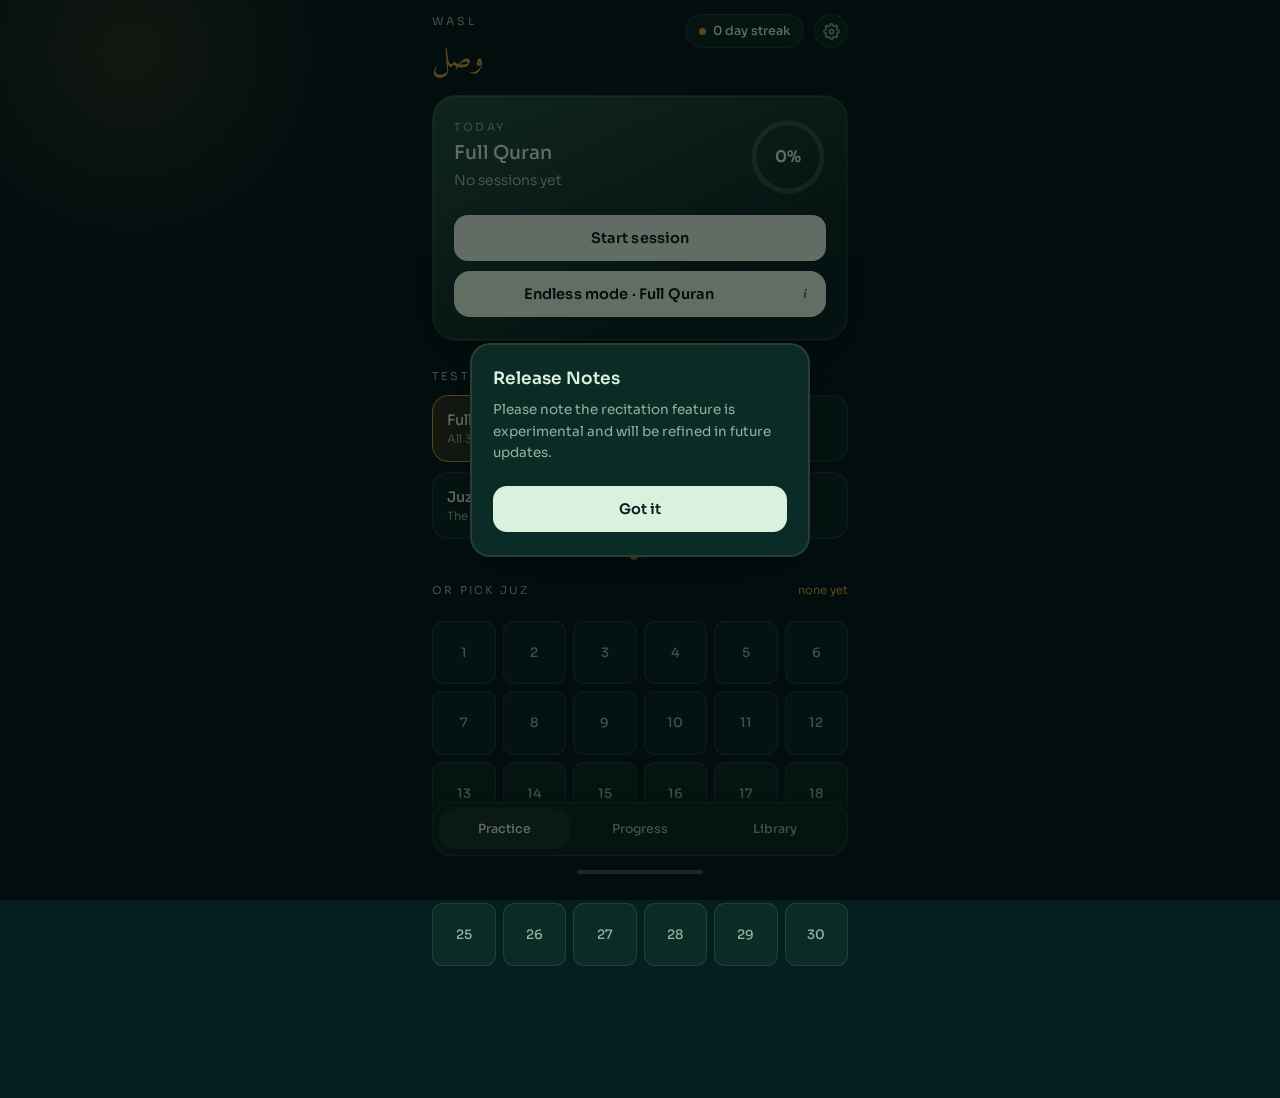
==== app/index.html @ dbeb6048 "Added new files" ====
<!DOCTYPE html>
<html lang="en">
<head>
<meta charset="UTF-8">
<meta name="viewport" content="width=device-width, initial-scale=1.0, maximum-scale=1.0, viewport-fit=cover">
<title>Wasl — وصل</title>
<meta name="description" content="Test your Quran memorization — see a verse, pick what comes next.">
<meta name="theme-color" content="#051F20">
<link rel="manifest" href="manifest.json">
<meta name="apple-mobile-web-app-capable" content="yes">
<meta name="apple-mobile-web-app-status-bar-style" content="black-translucent">
<meta name="apple-mobile-web-app-title" content="Wasl">
<link rel="apple-touch-icon" href="icons/icon-192.png">
<link rel="icon" href="icons/icon-192.png">
<link rel="preconnect" href="https://fonts.googleapis.com">
<link rel="preconnect" href="https://fonts.gstatic.com" crossorigin>
<link href="https://fonts.googleapis.com/css2?family=Amiri+Quran&family=Sora:wght@300;400;500;600&display=swap" rel="stylesheet">
<link rel="stylesheet" href="style.css">
</head>
<body>
<div id="app" class="wasl theme-dark">

  <!-- ===================== HOME ===================== -->
  <section id="view-home" class="view">
    <div class="home-head">
      <button type="button" class="brand" id="brand-about-btn" aria-label="About Wasl">
        <div class="brand-eyebrow">Wasl</div>
        <div class="brand-mark">وصل</div>
      </button>
      <div class="head-right">
        <div class="streak-pill">
          <span class="streak-dot"></span>
          <span id="streak-label">0 day streak</span>
        </div>
        <button type="button" class="settings-btn" id="settings-btn" aria-label="Settings">
          <svg width="17" height="17" viewBox="0 0 24 24" fill="none" stroke="currentColor" stroke-width="2" stroke-linecap="round" stroke-linejoin="round">
            <circle cx="12" cy="12" r="3"></circle>
            <path d="M19.4 15a1.65 1.65 0 0 0 .33 1.82l.06.06a2 2 0 1 1-2.83 2.83l-.06-.06a1.65 1.65 0 0 0-1.82-.33 1.65 1.65 0 0 0-1 1.51V21a2 2 0 0 1-4 0v-.09A1.65 1.65 0 0 0 9 19.4a1.65 1.65 0 0 0-1.82.33l-.06.06a2 2 0 1 1-2.83-2.83l.06-.06a1.65 1.65 0 0 0 .33-1.82 1.65 1.65 0 0 0-1.51-1H3a2 2 0 0 1 0-4h.09A1.65 1.65 0 0 0 4.6 9a1.65 1.65 0 0 0-.33-1.82l-.06-.06a2 2 0 1 1 2.83-2.83l.06.06a1.65 1.65 0 0 0 1.82.33H9a1.65 1.65 0 0 0 1-1.51V3a2 2 0 0 1 4 0v.09a1.65 1.65 0 0 0 1 1.51 1.65 1.65 0 0 0 1.82-.33l.06-.06a2 2 0 1 1 2.83 2.83l-.06.06a1.65 1.65 0 0 0-.33 1.82V9a1.65 1.65 0 0 0 1.51 1H21a2 2 0 0 1 0 4h-.09a1.65 1.65 0 0 0-1.51 1z"></path>
          </svg>
        </button>
      </div>
    </div>

    <div class="today-card">
      <div class="today-ring-row">
        <div class="today-copy">
          <div class="today-eyebrow">Today</div>
          <div class="today-title" id="today-title">Full Quran<br><span id="today-sub">No sessions yet</span></div>
        </div>
        <div class="ring-wrap">
          <svg width="76" height="76" viewBox="0 0 76 76" class="ring-svg">
            <circle cx="38" cy="38" r="34" fill="none" stroke="rgba(218,241,222,.16)" stroke-width="5"></circle>
            <circle id="today-ring" cx="38" cy="38" r="34" fill="none" stroke="#C79A3D" stroke-width="5" stroke-linecap="round" stroke-dasharray="214" stroke-dashoffset="214"></circle>
          </svg>
          <div class="ring-label" id="today-pct">0%</div>
        </div>
      </div>
      <button type="button" class="btn-continue" id="btn-continue">Start session</button>
      <div class="btn-endless-wrap">
        <button type="button" class="btn-endless-main" id="btn-endless">Endless mode · Full Quran</button>
        <button type="button" class="btn-endless-info" id="endless-info-btn" aria-label="About endless mode">i</button>
      </div>
    </div>

    <div class="section-label">Test me on</div>
    <div class="presets-slider" id="presets-slider"></div>
    <div class="presets-dots" id="presets-dots"></div>

    <div class="section-head">
      <div class="section-label">Or pick Juz</div>
      <div class="sel-count" id="sel-count">none yet</div>
    </div>
    <div class="juz-grid" id="juz-grid"></div>
  </section>

  <!-- ===================== QUIZ ===================== -->
  <section id="view-quiz" class="view" hidden>
    <div class="quiz-top">
      <button type="button" class="close-btn" id="quiz-close" aria-label="Close">✕</button>
      <div class="quiz-scope" id="quiz-scope"></div>
      <div class="quiz-counter" id="quiz-counter"></div>
    </div>

    <div class="quiz-subbar">
      <label class="switch-label" for="opt-translation">
        <span>Translation</span>
        <span class="switch">
          <input type="checkbox" id="opt-translation" checked>
          <span class="switch-track"><span class="switch-thumb"></span></span>
        </span>
      </label>
    </div>

    <div class="dots" id="quiz-dots"></div>

    <audio id="recitation-audio" preload="none"></audio>

    <div class="quiz-card" id="quiz-card">
      <div class="loading">Opening to a verse…</div>
    </div>

    <div class="which-next" id="which-next" hidden>Which verse comes next?</div>
    <div class="options" id="quiz-options"></div>

    <div class="verdict-block" id="verdict-block" hidden>
      <div class="verdict-text" id="verdict-text"></div>
      <button type="button" class="btn-next" id="btn-next"></button>
    </div>
  </section>

  <!-- ===================== SUMMARY ===================== -->
  <section id="view-summary" class="view" hidden>
    <div class="summary-head">
      <div class="score-ring-wrap">
        <svg width="150" height="150" viewBox="0 0 150 150" class="score-ring-svg">
          <circle cx="75" cy="75" r="66" fill="none" stroke="var(--surface2)" stroke-width="7"></circle>
          <circle id="score-ring" cx="75" cy="75" r="66" fill="none" stroke="var(--accent)" stroke-width="7" stroke-linecap="round" stroke-dasharray="415" stroke-dashoffset="415"></circle>
        </svg>
        <div class="score-label">
          <div class="score-pct" id="score-pct">0%</div>
          <div class="score-caption">recalled</div>
        </div>
      </div>
      <div class="summary-title" id="summary-title"></div>
      <div class="summary-sub" id="summary-sub"></div>
    </div>

    <div class="summary-stats" id="summary-stats"></div>

    <div class="section-label">This session</div>
    <div class="reviewed-list" id="reviewed-list"></div>

    <div class="summary-actions">
      <button type="button" class="btn-continue flex1" id="btn-again">Practise again</button>
      <button type="button" class="btn-ghost flex1" id="btn-done">Done</button>
    </div>
  </section>

  <!-- ===================== PROGRESS ===================== -->
  <section id="view-progress" class="view" hidden>
    <div class="page-title">Progress</div>

    <div class="progress-card">
      <div class="progress-streak-row">
        <div class="progress-streak" id="progress-streak">0</div>
        <div class="progress-streak-sub" id="progress-streak-sub">day streak · best 0</div>
      </div>
      <div class="week-bars" id="week-bars"></div>
    </div>

    <div class="big-stats" id="big-stats"></div>

    <div class="section-label">Strength by Juz</div>
    <div class="strength-list" id="strength-list"></div>
  </section>

  <!-- ===================== LIBRARY ===================== -->
  <section id="view-library" class="view" hidden>
    <div class="page-title">Library</div>
    <div class="lib-search">
      <span class="lib-search-dot"></span>
      <input type="text" id="lib-search-input" placeholder="Search surah or juz" autocomplete="off">
    </div>
    <div class="lib-tabs" id="lib-tabs"></div>
    <div class="lib-rows" id="lib-rows"></div>
  </section>

  <!-- ===================== BOTTOM NAV ===================== -->
  <nav class="bottom-nav" id="bottom-nav">
    <div class="nav-bar">
      <button type="button" class="nav-tab" data-tab="practice">Practice</button>
      <button type="button" class="nav-tab" data-tab="progress">Progress</button>
      <button type="button" class="nav-tab" data-tab="library">Library</button>
    </div>
    <div class="home-indicator"></div>
  </nav>

  <!-- ===================== LEAVE-SESSION MODAL ===================== -->
  <div class="modal-overlay" id="leave-modal" hidden>
    <div class="modal-card">
      <div class="modal-title">Leave this session?</div>
      <div class="modal-body">Progress you've already answered is saved, but the rest of this session will be lost.</div>
      <div class="modal-actions">
        <button type="button" class="btn-continue flex1" id="modal-cancel">Keep going</button>
        <button type="button" class="btn-ghost btn-ghost-danger flex1" id="modal-confirm">Leave session</button>
      </div>
    </div>
  </div>

  <!-- ===================== ENDLESS MODE INFO MODAL ===================== -->
  <div class="modal-overlay" id="endless-info-modal" hidden>
    <div class="modal-card">
      <div class="modal-title">Endless mode</div>
      <div class="modal-body">Answer as many verses in a row as you can. You start with 3 lives — each wrong answer costs one, and the run ends once they're gone. Your best score is saved, so there's always one to beat.</div>
      <div class="modal-actions">
        <button type="button" class="btn-continue flex1" id="endless-info-close">Got it</button>
      </div>
    </div>
  </div>

  <!-- ===================== ABOUT MODAL ===================== -->
  <div class="modal-overlay" id="about-modal" hidden>
    <div class="modal-card">
      <div class="modal-title">About Wasl</div>
      <div class="modal-body">
        <p>Wasl helps you test your Quran memorization — see a verse, and recall what comes next, or before.</p>
        <p id="about-credit">Made by [Your name here]</p>
        <p id="about-version">Version 1.0.0</p>
        <p class="about-attribution">Quran text (Uthmani script) and the Saheeh International translation are provided by api.alquran.cloud.</p>
        <p class="about-attribution">Recitations by Mishary Rashid Alafasy and Mahmoud Khalil Al-Husary, served via cdn.islamic.network.</p>
      </div>
      <div class="modal-actions">
        <button type="button" class="btn-continue flex1" id="about-close">Close</button>
      </div>
    </div>
  </div>

  <!-- ===================== SETTINGS MODAL ===================== -->
  <div class="modal-overlay" id="settings-modal" hidden>
    <div class="modal-card">
      <div class="modal-title">Settings</div>

      <div class="settings-list">
        <div class="section-head section-head--control">
          <div class="section-label">Theme</div>
          <div class="theme-switch" id="theme-switch">
            <button type="button" class="theme-opt" data-theme="dark">Dark</button>
            <button type="button" class="theme-opt" data-theme="light">Light</button>
          </div>
        </div>

        <div class="section-head section-head--control">
          <div class="section-label">Direction</div>
          <div class="theme-switch" id="direction-switch">
            <button type="button" class="theme-opt" data-direction="next">Next verse</button>
            <button type="button" class="theme-opt" data-direction="previous">Previous verse</button>
          </div>
        </div>

        <div class="section-head section-head--control">
          <div class="section-label">Difficulty</div>
          <div class="theme-switch" id="difficulty-switch">
            <button type="button" class="theme-opt" data-difficulty="easy">Easy</button>
            <button type="button" class="theme-opt" data-difficulty="medium">Medium</button>
            <button type="button" class="theme-opt" data-difficulty="hard">Hard</button>
          </div>
        </div>

        <div class="section-head section-head--control">
          <div class="section-label">Reciter <span class="experimental-tag">(experimental)</span></div>
          <div class="theme-switch" id="reciter-switch">
            <button type="button" class="theme-opt" data-reciter="ar.alafasy">Alafasy</button>
            <button type="button" class="theme-opt" data-reciter="ar.husary">Al-Husary</button>
          </div>
        </div>
      </div>

      <div class="modal-actions">
        <button type="button" class="btn-continue flex1" id="settings-close">Done</button>
      </div>
    </div>
  </div>

  <!-- ===================== RELEASE NOTICE MODAL ===================== -->
  <div class="modal-overlay" id="notice-modal" hidden>
    <div class="modal-card">
      <div class="modal-title" id="notice-title">Release Notes</div>
      <div class="modal-body" id="notice-body"></div>
      <div class="modal-actions">
        <button type="button" class="btn-continue flex1" id="notice-close">Got it</button>
      </div>
    </div>
  </div>
</div>


<script src="script.js"></script>
<script>
  // The service worker is only useful for the browser/PWA version, which needs
  // it for offline app-shell caching. Inside the native Capacitor app, web
  // assets are already bundled into the APK/IPA at build time, so registering
  // a service worker here only risks it caching a stale copy of the shell and
  // serving that instead of whatever was just rebuilt.
  if('serviceWorker' in navigator && !window.Capacitor){
    window.addEventListener('load', () => {
      navigator.serviceWorker.register('sw.js').catch(() => {});
    });
  }
</script>
</body>
</html>
---- app/style.css ----
:root{
  color-scheme: dark;
}

*{ box-sizing: border-box; -webkit-tap-highlight-color: transparent; }
html, body{ overscroll-behavior: none; }

body{
  margin: 0;
  min-height: 100vh;
  min-height: 100dvh;
  background: #051F20;
  font-family: Sora, system-ui, sans-serif;
  -webkit-font-smoothing: antialiased;
}

.wasl{
  --bg:#051F20; --surface:#0B2B26; --surface2:#163832; --line:rgba(142,182,155,.16);
  --ink:#DAF1DE; --ink-soft:#8EB69B; --accent:#C79A3D; --accent-dim:rgba(199,154,61,.18);
  --grad:linear-gradient(155deg,#235347 0%,#0B2B26 72%);
  --pos:#8EB69B; --pos-bg:rgba(142,182,155,.14); --neg:#E5907E; --neg-bg:rgba(229,144,126,.12);
  --btn-bg:#DAF1DE; --btn-fg:#051F20; --shadow:0 18px 44px -24px rgba(0,0,0,.85);
}
.wasl.theme-light{
  --bg:#F1F7F2; --surface:#FFFFFF; --surface2:#E4EFE7; --line:rgba(142,182,155,.16);
  --ink:#0B2B26; --ink-soft:#4A6B60; --accent:#8A6716; --accent-dim:rgba(138,103,22,.12);
  --grad:linear-gradient(155deg,#235347 0%,#163832 72%);
  --pos:#235347; --pos-bg:rgba(35,83,71,.10); --neg:#A2453A; --neg-bg:rgba(162,69,58,.08);
  --btn-bg:#163832; --btn-fg:#DAF1DE; --shadow:0 18px 40px -26px rgba(5,31,32,.45);
}

.wasl{
  position: relative;
  min-height: 100vh;
  min-height: 100dvh;
  max-width: 460px;
  margin: 0 auto;
  background: var(--bg);
  color: var(--ink);
  transition: background .35s ease, color .35s ease;
}

.wasl::before{
  content: "";
  position: fixed;
  top: -160px; left: -80px; width: 420px; height: 420px;
  max-width: 60vw; max-height: 60vw;
  border-radius: 50%;
  background: radial-gradient(circle, var(--accent-dim), transparent 68%);
  filter: blur(10px);
  animation: waslGlow 9s ease-in-out infinite;
  pointer-events: none;
  z-index: 0;
}

a{ color: var(--accent); }

@keyframes waslUp{ from{ opacity:0; transform:translateY(14px);} to{ opacity:1; transform:none; } }
@keyframes waslIn{ from{ opacity:0; transform:translateY(20px) scale(.985);} to{ opacity:1; transform:none; } }
@keyframes waslPop{ 0%{ transform:scale(.94); opacity:0;} 60%{ transform:scale(1.02);} 100%{ transform:scale(1); opacity:1; } }
@keyframes waslGlow{ 0%,100%{ opacity:.35;} 50%{ opacity:.7;} }
@keyframes waslRing{ from{ stroke-dashoffset: 339; } }
@keyframes waslBar{ from{ transform: scaleX(0); } }

.view{
  position: relative;
  z-index: 1;
  padding: 14px 22px 132px;
  padding-top: max(14px, env(safe-area-inset-top));
  padding-left: max(22px, env(safe-area-inset-left));
  padding-right: max(22px, env(safe-area-inset-right));
  animation: waslIn .42s cubic-bezier(.22,.9,.3,1) both;
}
.view[hidden]{ display: none; }

/* ---------- Home ---------- */

.home-head{
  display: flex; align-items: flex-start; justify-content: space-between; gap: 12px;
  margin-bottom: 26px;
}
.brand{
  display: flex; flex-direction: column; gap: 3px; align-items: flex-start;
  background: transparent; border: none; padding: 0; margin: 0; cursor: pointer;
  font-family: inherit; text-align: left; -webkit-tap-highlight-color: transparent;
  transition: opacity .15s ease;
}
.brand:active{ opacity: .7; }
.brand-eyebrow{ font-size: 11px; letter-spacing: .26em; text-transform: uppercase; color: var(--ink-soft); }
.brand-mark{ font-family: 'Amiri Quran', serif; font-size: 30px; line-height: 1.25; color: var(--accent); }

.head-right{ display: flex; flex-direction: row; align-items: center; gap: 10px; }
.settings-btn{
  width: 34px; height: 34px; border-radius: 50%; border: 1px solid var(--line); background: var(--surface);
  display: flex; align-items: center; justify-content: center; color: var(--ink-soft); cursor: pointer;
  transition: color .15s ease, border-color .15s ease;
}
.settings-btn:hover{ color: var(--accent); border-color: var(--accent); }

.settings-list{ display: flex; flex-direction: column; gap: 16px; margin-bottom: 22px; }
.settings-list .section-head--control{ margin-bottom: 0; }
.streak-pill{
  display: flex; align-items: center; gap: 7px; padding: 8px 13px; border-radius: 100px;
  background: var(--surface); border: 1px solid var(--line); font-size: 12.5px; font-weight: 500;
}
.streak-dot{ width: 7px; height: 7px; border-radius: 50%; background: var(--accent); flex: none; }

.theme-switch{ display: flex; gap: 3px; padding: 3px; border-radius: 100px; background: var(--surface); border: 1px solid var(--line); }
.theme-opt{
  padding: 6px 15px; border-radius: 100px; font-size: 11px; font-weight: 500; letter-spacing: .04em;
  cursor: pointer; transition: all .22s ease; background: transparent; color: var(--ink-soft);
  border: none; font-family: inherit;
}
.theme-opt.active{ background: var(--surface2); color: var(--ink); }

.today-card{
  border-radius: 24px; background: var(--grad); padding: 24px 22px; box-shadow: var(--shadow);
  position: relative; overflow: hidden; margin-bottom: 28px;
}
.today-card::before{
  content: ""; position: absolute; inset: 1px; border-radius: 23px;
  border: 1px solid rgba(199,154,61,.22); pointer-events: none;
}
.today-ring-row{ display: flex; align-items: center; justify-content: space-between; gap: 16px; }
.today-copy{ display: flex; flex-direction: column; gap: 7px; }
.today-eyebrow{ font-size: 11px; letter-spacing: .2em; text-transform: uppercase; color: rgba(218,241,222,.6); }
.today-title{ font-size: 19px; font-weight: 500; color: #DAF1DE; line-height: 1.35; }
.today-title span{ font-weight: 300; opacity: .82; font-size: 14px; }

.ring-wrap{ position: relative; width: 76px; height: 76px; flex: none; }
.ring-svg{ transform: rotate(-90deg); }
#today-ring{ transition: stroke-dashoffset 1s cubic-bezier(.3,.9,.3,1); }
.ring-label{
  position: absolute; inset: 0; display: flex; align-items: center; justify-content: center;
  font-size: 16px; font-weight: 600; color: #DAF1DE;
}

.btn-continue{
  margin-top: 20px; width: 100%; display: flex; align-items: center; justify-content: center;
  padding: 14px; border-radius: 14px; background: var(--btn-bg); color: var(--btn-fg);
  font-size: 14.5px; font-weight: 600; cursor: pointer; letter-spacing: .01em; border: none;
  font-family: inherit;
}
.btn-continue:active{ transform: scale(.985); }
.btn-continue.flex1{ margin-top: 0; }

.section-label{ font-size: 11px; letter-spacing: .2em; text-transform: uppercase; color: var(--ink-soft); margin-bottom: 12px; }
.experimental-tag{ font-size: 10px; letter-spacing: normal; text-transform: none; font-style: italic; opacity: .7; }
.section-head{ display: flex; align-items: baseline; justify-content: space-between; margin-bottom: 12px; }
.section-head--control{ align-items: center; margin-bottom: 18px; }
.sel-count{ font-size: 11.5px; color: var(--accent); }

.presets-slider{
  display: flex; overflow-x: auto; scroll-snap-type: x mandatory;
  -webkit-overflow-scrolling: touch; scrollbar-width: none; margin: 0 -22px 14px;
}
.presets-slider::-webkit-scrollbar{ display: none; }
.presets-page{ flex: 0 0 100%; scroll-snap-align: start; padding: 0 22px; }
.presets-grid{ display: grid; grid-template-columns: 1fr 1fr; gap: 10px; }

.presets-dots{ display: flex; justify-content: center; gap: 6px; margin-bottom: 24px; }
.presets-dot{
  width: 6px; height: 6px; border-radius: 50%; background: var(--line);
  cursor: pointer; transition: background .2s ease, transform .2s ease;
}
.presets-dot.active{ background: var(--accent); transform: scale(1.3); }

.preset-card{
  border-radius: 16px; padding: 15px 14px; cursor: pointer; transition: transform .12s ease, border-color .2s ease;
  background: var(--surface); border: 1px solid var(--line); text-align: left; font-family: inherit; color: var(--ink);
}
.preset-card:active{ transform: scale(.98); }
.preset-card.featured{ background: var(--accent-dim); border-color: var(--accent); }
.preset-title{ font-size: 14.5px; font-weight: 500; margin-bottom: 3px; }
.preset-sub{ font-size: 11.5px; color: var(--ink-soft); }

.juz-grid{ display: grid; grid-template-columns: repeat(6,1fr); gap: 7px; }
.juz-chip{
  aspect-ratio: 1; display: flex; align-items: center; justify-content: center; border-radius: 11px;
  font-size: 13px; font-weight: 500; cursor: pointer; transition: all .16s ease;
  background: var(--surface); color: var(--ink-soft); border: 1px solid var(--line); font-family: inherit;
  user-select: none;
}
.juz-chip.selected{ background: var(--accent); color: #051F20; border-color: var(--accent); }

/* ---------- Quiz ---------- */

.quiz-top{ display: flex; align-items: center; justify-content: space-between; margin-bottom: 20px; }
.close-btn{
  width: 34px; height: 34px; border-radius: 50%; border: 1px solid var(--line); background: transparent;
  display: flex; align-items: center; justify-content: center; font-size: 16px; color: var(--ink-soft); cursor: pointer;
}
.quiz-scope{ font-size: 12px; color: var(--ink-soft); letter-spacing: .04em; text-align: center; flex: 1; padding: 0 10px; overflow: hidden; text-overflow: ellipsis; white-space: nowrap; }
.quiz-counter{ font-size: 12px; color: var(--ink-soft); font-variant-numeric: tabular-nums; }

.recite-btn{
  position: absolute; top: 14px; left: 14px; z-index: 1;
  width: 34px; height: 34px; border-radius: 50%;
  display: flex; align-items: center; justify-content: center;
  border: 1px solid var(--line); background: var(--surface2); color: var(--ink-soft);
  font-size: 13px; cursor: pointer;
  transition: border-color .15s ease, color .15s ease, background .15s ease;
}
.recite-btn:hover{ border-color: var(--accent); }
.recite-spinner{ animation: recite-spin .7s linear infinite; }
@keyframes recite-spin{ to{ transform: rotate(360deg); } }
.recite-btn.playing{ border-color: var(--accent); color: var(--accent); background: var(--accent-dim); }

.quiz-subbar{ display: flex; justify-content: flex-end; margin: -8px 0 18px; }
.switch-label{
  display: flex; align-items: center; gap: 9px; font-size: 12px; color: var(--ink-soft);
  cursor: pointer; -webkit-user-select: none; user-select: none;
}
.switch{ position: relative; display: inline-block; width: 38px; height: 22px; flex: none; }
.switch input{
  position: absolute; inset: 0; margin: 0; opacity: 0; cursor: pointer; z-index: 1;
}
.switch-track{
  position: absolute; inset: 0; border-radius: 999px;
  background: var(--surface2); border: 1px solid var(--line);
  transition: background .2s ease, border-color .2s ease;
}
.switch-thumb{
  position: absolute; top: 2px; left: 2px; width: 16px; height: 16px; border-radius: 50%;
  background: var(--ink-soft);
  transition: transform .2s cubic-bezier(.3,.9,.3,1), background .2s ease;
}
.switch input:checked ~ .switch-track{ background: var(--accent-dim); border-color: var(--accent); }
.switch input:checked ~ .switch-track .switch-thumb{ transform: translateX(16px); background: var(--accent); }
.switch input:focus-visible ~ .switch-track{ box-shadow: 0 0 0 3px var(--accent-dim); }

.dots{ display: flex; gap: 5px; margin-bottom: 26px; }
.dot{ height: 3px; flex: 1; border-radius: 2px; transition: background .3s ease; background: var(--surface2); }
.dot.done{ background: var(--accent); }
.dot.current{ background: var(--ink-soft); }

.dots.lives-row{ gap: 8px; margin-bottom: 26px; }
.life-dot{
  width: 9px; height: 9px; border-radius: 50%; background: var(--accent);
  transition: background .2s ease, transform .2s ease, opacity .2s ease;
}
.life-dot.lost{ background: var(--neg); opacity: .5; transform: scale(.8); }

.btn-endless-wrap{
  display: flex; align-items: stretch; margin-top: 10px;
  border: none; border-radius: 16px; overflow: hidden;
  background: var(--btn-bg);
}
.btn-endless-main{
  flex: 1; display: flex; align-items: center; justify-content: center;
  padding: 14px; border: none; background: transparent; color: var(--btn-fg);
  font-size: 14.5px; font-weight: 600; letter-spacing: .01em; font-family: inherit; cursor: pointer;
}
.btn-endless-info{
  width: 42px; flex-shrink: 0; border: none;
  background: transparent; color: var(--btn-fg); font-size: 13px; font-weight: 700;
  font-style: italic; font-family: Georgia, serif; cursor: pointer;
  display: flex; align-items: center; justify-content: center;
  opacity: .6; transition: opacity .15s ease;
}
.btn-endless-info:hover, .btn-endless-info:active{ opacity: 1; }

.quiz-card{
  border-radius: 22px; background: var(--surface); border: 1px solid var(--line);
  padding: 26px 20px 22px; box-shadow: var(--shadow); position: relative;
}
.loading, .error-msg{ text-align: center; color: var(--ink-soft); padding: 30px 10px; font-size: 13.5px; }
.error-msg{ color: var(--neg); }
.retry-btn{
  margin-top: 14px; padding: 10px 20px; border-radius: 10px; background: var(--surface2); color: var(--ink);
  border: 1px solid var(--line); cursor: pointer; font-family: inherit; font-size: 13px;
}

.ref{ text-align: center; font-size: 11px; letter-spacing: .14em; text-transform: uppercase; margin-bottom: 16px; padding: 0 42px; transition: color .3s ease; color: var(--ink-soft); }
.ref.revealed{ color: var(--accent); text-transform: none; letter-spacing: .02em; }
.prompt-ar{ font-family: 'Amiri Quran', serif; direction: rtl; text-align: center; font-size: 27px; line-height: 2.05; color: var(--ink); }
.prompt-divider{ width: 70px; height: 1px; background: linear-gradient(90deg, transparent, var(--accent), transparent); margin: 18px auto; }
.prompt-en{ text-align: center; font-size: 13px; line-height: 1.6; color: var(--ink-soft); font-weight: 300; }

#view-quiz.hide-translations .prompt-en,
#view-quiz.hide-translations .opt-en{ display: none; }

.which-next{ text-align: center; font-size: 12.5px; color: var(--ink-soft); margin: 24px 0 14px; }
.which-next[hidden]{ display: none; }

.options{ display: flex; flex-direction: column; gap: 10px; }
.option{
  border-radius: 16px; padding: 15px 17px; cursor: pointer; transition: all .22s cubic-bezier(.22,.9,.3,1);
  background: var(--surface); border: 1px solid var(--line);
}
.option .opt-ar{ font-family: 'Amiri Quran', serif; direction: rtl; text-align: right; font-size: 19px; line-height: 1.9; color: var(--ink); }
.option .opt-en{ font-size: 11.5px; line-height: 1.5; color: var(--ink-soft); margin-top: 7px; font-weight: 300; }
.option.correct{ background: var(--pos-bg); border-color: var(--pos); transform: scale(1.01); }
.option.wrong{ background: var(--neg-bg); border-color: var(--neg); }
.option.dimmed{ opacity: .42; }
.option.locked{ cursor: default; }

.verdict-block{ margin-top: 22px; animation: waslUp .3s ease both; }
.verdict-block[hidden]{ display: none; }
.verdict-text{ text-align: center; font-size: 14px; font-weight: 500; margin-bottom: 16px; }
.verdict-text.pos{ color: var(--pos); }
.verdict-text.neg{ color: var(--neg); }
.btn-next{
  display: flex; align-items: center; justify-content: center; width: 100%; padding: 16px; border-radius: 16px;
  background: var(--btn-bg); color: var(--btn-fg); font-size: 14.5px; font-weight: 600; cursor: pointer; border: none; font-family: inherit;
}
.btn-next:active{ transform: scale(.985); }

/* ---------- Summary ---------- */

.summary-head{ display: flex; flex-direction: column; align-items: center; text-align: center; margin-bottom: 32px; padding-top: 20px; }
.score-ring-wrap{ position: relative; width: 150px; height: 150px; margin-bottom: 22px; animation: waslPop .5s cubic-bezier(.22,.9,.3,1) both; }
.score-ring-svg{ transform: rotate(-90deg); }
#score-ring{ transition: stroke-dashoffset 1.1s cubic-bezier(.3,.9,.3,1); }
.score-label{ position: absolute; inset: 0; display: flex; flex-direction: column; align-items: center; justify-content: center; gap: 4px; }
.score-pct{ font-size: 38px; font-weight: 600; line-height: 1; }
.score-caption{
  font-size: 11px; letter-spacing: .14em; text-transform: uppercase; color: var(--ink-soft);
  max-width: 96px; text-align: center; line-height: 1.35;
}
.summary-title{ font-size: 21px; font-weight: 500; margin-bottom: 6px; }
.summary-sub{ font-size: 13.5px; color: var(--ink-soft); font-weight: 300; line-height: 1.6; max-width: 250px; }

.summary-stats{ display: grid; grid-template-columns: 1fr 1fr 1fr; gap: 9px; margin-bottom: 26px; }
.stat-tile{ border-radius: 16px; background: var(--surface); border: 1px solid var(--line); padding: 15px 10px; text-align: center; }
.stat-tile .stat-v{ font-size: 22px; font-weight: 600; margin-bottom: 4px; }
.stat-tile .stat-k{ font-size: 10.5px; letter-spacing: .1em; text-transform: uppercase; color: var(--ink-soft); }

.reviewed-list{ display: flex; flex-direction: column; gap: 8px; margin-bottom: 26px; }
.reviewed-row{ display: flex; align-items: center; gap: 13px; padding: 14px 16px; border-radius: 14px; background: var(--surface); border: 1px solid var(--line); }
.reviewed-dot{ width: 8px; height: 8px; border-radius: 50%; flex: none; }
.reviewed-mid{ flex: 1; min-width: 0; }
.reviewed-surah{ font-size: 13.5px; font-weight: 500; }
.reviewed-ref{ font-size: 11.5px; color: var(--ink-soft); }
.reviewed-ar{ font-family: 'Amiri Quran', serif; font-size: 15px; color: var(--ink-soft); direction: rtl; flex: none; max-width: 40%; overflow: hidden; text-overflow: ellipsis; white-space: nowrap; }

.summary-actions{ display: flex; gap: 10px; }
.btn-ghost{
  display: flex; align-items: center; justify-content: center; text-align: center; padding: 16px; border-radius: 16px;
  border: 1px solid var(--line); color: var(--ink); font-size: 14px; font-weight: 500; cursor: pointer;
  background: transparent; font-family: inherit;
}
.flex1{ flex: 1; }

/* ---------- Progress ---------- */

.page-title{ font-size: 24px; font-weight: 500; margin-bottom: 24px; }

.progress-card{
  border-radius: 22px; background: var(--grad); padding: 22px; margin-bottom: 24px; box-shadow: var(--shadow);
  position: relative; overflow: hidden;
}
.progress-card::before{
  content: ""; position: absolute; inset: 1px; border-radius: 21px; border: 1px solid rgba(199,154,61,.22); pointer-events: none;
}
.progress-streak-row{ display: flex; align-items: baseline; gap: 10px; margin-bottom: 20px; }
.progress-streak{ font-size: 44px; font-weight: 600; color: #DAF1DE; line-height: 1; }
.progress-streak-sub{ font-size: 13px; color: rgba(218,241,222,.65); }

.week-bars{ display: flex; gap: 8px; align-items: flex-end; height: 64px; }
.week-bar-col{ flex: 1; height: 100%; display: flex; flex-direction: column; align-items: center; justify-content: flex-end; gap: 8px; }
.week-bar{ width: 100%; border-radius: 6px; transform-origin: bottom; animation: waslBar .6s cubic-bezier(.3,.9,.3,1) both; background: rgba(218,241,222,.32); }
.week-bar.active{ background: #C79A3D; }
.week-bar-label{ font-size: 10px; color: rgba(218,241,222,.5); }

.big-stats{ display: grid; grid-template-columns: 1fr 1fr; gap: 10px; margin-bottom: 26px; }
.big-stat{ border-radius: 16px; background: var(--surface); border: 1px solid var(--line); padding: 18px 16px; }
.big-stat .stat-v{ font-size: 26px; font-weight: 600; margin-bottom: 4px; }
.big-stat .stat-k{ font-size: 11.5px; color: var(--ink-soft); }

.strength-list{ display: flex; flex-direction: column; gap: 14px; }
.strength-row-head{ display: flex; justify-content: space-between; font-size: 12.5px; margin-bottom: 7px; }
.strength-row-head .pct{ color: var(--ink-soft); font-variant-numeric: tabular-nums; }
.strength-track{ height: 6px; border-radius: 4px; background: var(--surface2); overflow: hidden; }
.strength-fill{ height: 100%; border-radius: 4px; transform-origin: left; animation: waslBar .8s cubic-bezier(.3,.9,.3,1) both; }
.empty-note{ font-size: 13px; color: var(--ink-soft); font-weight: 300; padding: 8px 0; }

/* ---------- Library ---------- */

.lib-search{
  display: flex; align-items: center; gap: 10px; padding: 13px 16px; border-radius: 14px; background: var(--surface);
  border: 1px solid var(--line); margin-bottom: 22px;
}
.lib-search-dot{ width: 13px; height: 13px; border-radius: 50%; border: 1.5px solid var(--ink-soft); flex: none; }
.lib-search input{
  border: none; background: transparent; outline: none; font-family: inherit; font-size: 13.5px; color: var(--ink);
  width: 100%; font-weight: 300;
}
.lib-search input::placeholder{ color: var(--ink-soft); }

.lib-tabs{ display: flex; gap: 8px; margin-bottom: 22px; }
.lib-tab{
  padding: 9px 18px; border-radius: 100px; font-size: 12.5px; font-weight: 500; cursor: pointer; transition: all .18s ease;
  background: transparent; color: var(--ink-soft); border: 1px solid var(--line); font-family: inherit;
}
.lib-tab.active{ background: var(--accent); color: #051F20; border-color: var(--accent); }

.lib-rows{ display: flex; flex-direction: column; gap: 9px; }
.lib-row{ display: flex; align-items: center; gap: 14px; padding: 15px 16px; border-radius: 16px; background: var(--surface); border: 1px solid var(--line); cursor: pointer; }
.lib-num{
  width: 38px; height: 38px; flex: none; border-radius: 11px; background: var(--surface2); display: flex;
  align-items: center; justify-content: center; font-size: 13px; font-weight: 600; color: var(--ink-soft);
}
.lib-mid{ flex: 1; min-width: 0; }
.lib-top-row{ display: flex; align-items: baseline; justify-content: space-between; gap: 10px; margin-bottom: 7px; }
.lib-name{ font-size: 14px; font-weight: 500; overflow: hidden; text-overflow: ellipsis; white-space: nowrap; }
.lib-ar{ font-family: 'Amiri Quran', serif; font-size: 15px; color: var(--accent); flex: none; }
.lib-track{ height: 4px; border-radius: 3px; background: var(--surface2); overflow: hidden; }
.lib-fill{ height: 100%; border-radius: 3px; transform-origin: left; animation: waslBar .7s cubic-bezier(.3,.9,.3,1) both; background: var(--ink-soft); }

/* ---------- Bottom nav ---------- */

.bottom-nav{
  position: fixed; left: 0; right: 0; bottom: 0; z-index: 2;
  max-width: 460px; margin: 0 auto;
  padding: 10px 22px 26px;
  padding-bottom: max(26px, env(safe-area-inset-bottom));
  padding-left: max(22px, env(safe-area-inset-left));
  padding-right: max(22px, env(safe-area-inset-right));
  background: linear-gradient(to top, var(--bg) 62%, transparent);
  animation: waslUp .34s ease both;
  pointer-events: none;
}
.bottom-nav[hidden]{ display: none; }
.nav-bar{
  display: flex; gap: 4px; padding: 6px; border-radius: 20px; background: var(--surface);
  border: 1px solid var(--line); box-shadow: var(--shadow); pointer-events: auto;
}
.nav-tab{
  flex: 1; text-align: center; padding: 12px 4px; border-radius: 15px; font-size: 12.5px; font-weight: 500;
  cursor: pointer; transition: all .2s ease; background: transparent; color: var(--ink-soft); border: none; font-family: inherit;
}
.nav-tab.active{ background: var(--surface2); color: var(--ink); }
.home-indicator{ width: 126px; height: 4px; border-radius: 3px; background: var(--ink); opacity: .28; margin: 14px auto 0; }

footer.credit{ text-align: center; padding: 0 0 8px; font-size: 11px; color: var(--ink-soft); }

/* ---------- Modal ---------- */

.modal-overlay{
  position: fixed; inset: 0; z-index: 20;
  background: rgba(0,0,0,.55);
  display: flex; align-items: center; justify-content: center;
  padding: 24px;
  animation: waslUp .18s ease both;
}
.modal-overlay[hidden]{ display: none; }

.modal-card{
  background: var(--surface); border: 1px solid var(--line); border-radius: 20px;
  padding: 24px 22px; max-width: 340px; width: 100%;
  box-shadow: var(--shadow), 0 0 0 1px rgba(199,154,61,.18) inset;
  animation: waslPop .26s cubic-bezier(.22,.9,.3,1) both;
}
.modal-title{ font-size: 17px; font-weight: 600; margin-bottom: 10px; color: var(--ink); }
.modal-body{ font-size: 13.5px; color: var(--ink-soft); line-height: 1.6; margin-bottom: 22px; }
.modal-body p{ margin: 0 0 10px; }
.modal-body p:last-child{ margin-bottom: 0; }
.about-attribution{ font-size: 12px; opacity: .8; }
.about-attribution:first-of-type{ padding-top: 10px; border-top: 1px dashed var(--line); }
.modal-actions{ display: flex; flex-direction: column-reverse; gap: 10px; }

.btn-ghost-danger{ color: var(--neg); border-color: var(--neg); }
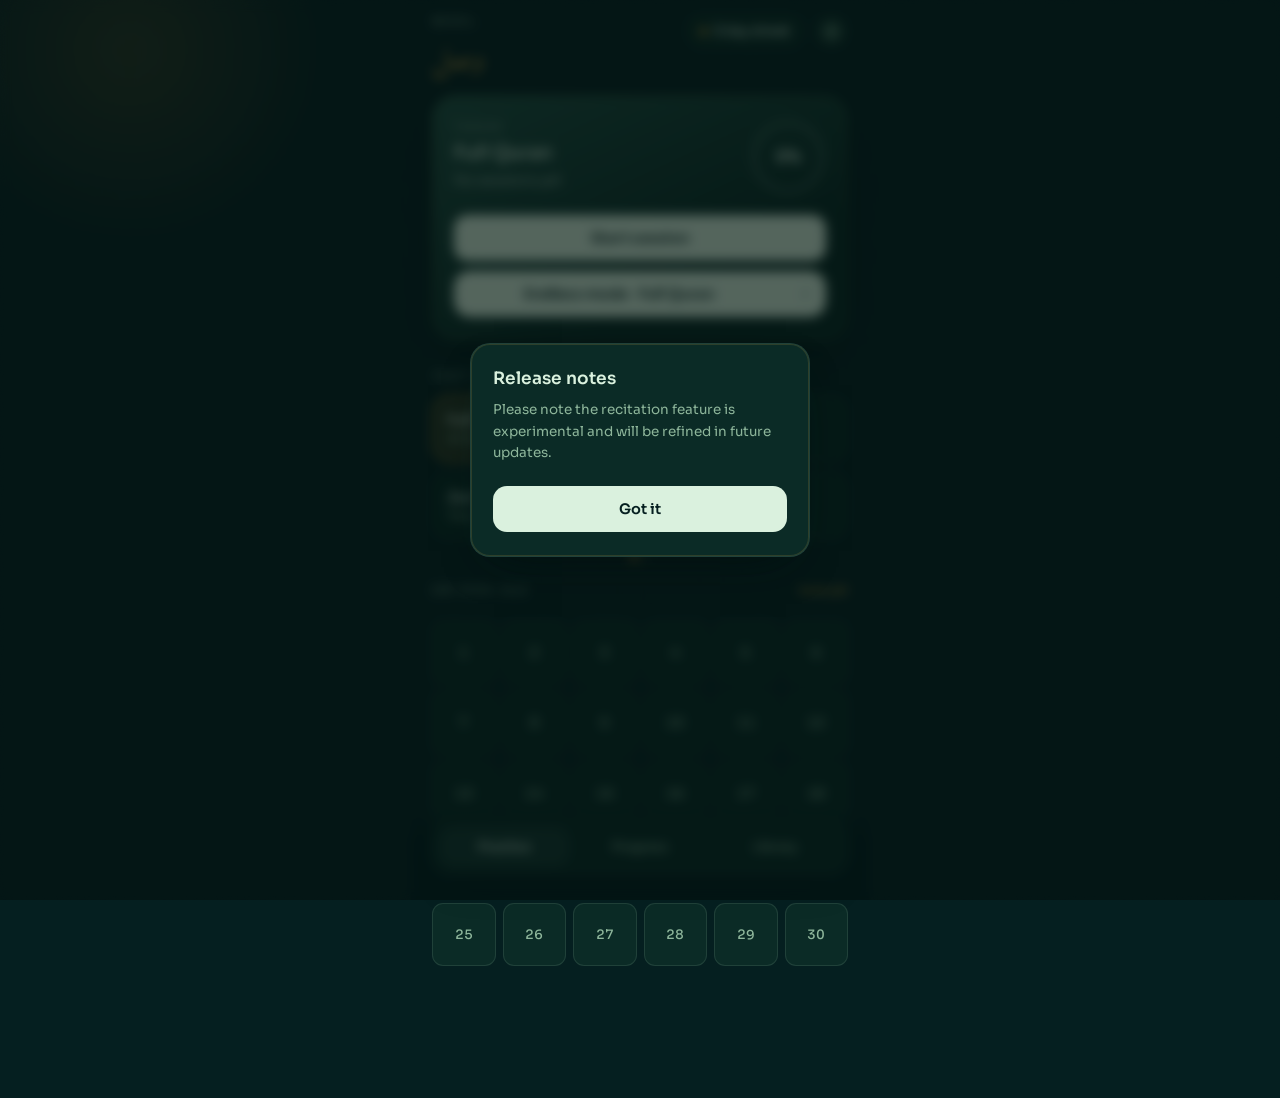
==== commit b68f3678: "App polish: keyboard access, interaction states, light-mode fixes - Quiz options, Juz chips and pres" ====
--- a/app/index.html
+++ b/app/index.html
@@ -10,7 +10,7 @@
 <meta name="apple-mobile-web-app-capable" content="yes">
 <meta name="apple-mobile-web-app-status-bar-style" content="black-translucent">
 <meta name="apple-mobile-web-app-title" content="Wasl">
-<link rel="apple-touch-icon" href="icons/icon-192.png">
+<link rel="apple-touch-icon" href="icons/icon-180.png">
 <link rel="icon" href="icons/icon-192.png">
 <link rel="preconnect" href="https://fonts.googleapis.com">
 <link rel="preconnect" href="https://fonts.gstatic.com" crossorigin>
@@ -166,13 +166,13 @@
   </section>
 
   <!-- ===================== BOTTOM NAV ===================== -->
-  <nav class="bottom-nav" id="bottom-nav">
+  <nav class="bottom-nav" id="bottom-nav" aria-label="Main">
     <div class="nav-bar">
       <button type="button" class="nav-tab" data-tab="practice">Practice</button>
       <button type="button" class="nav-tab" data-tab="progress">Progress</button>
       <button type="button" class="nav-tab" data-tab="library">Library</button>
     </div>
-    <div class="home-indicator"></div>
+    <div class="home-indicator" aria-hidden="true"></div>
   </nav>
 
   <!-- ===================== LEAVE-SESSION MODAL ===================== -->
@@ -264,7 +264,7 @@
   <!-- ===================== RELEASE NOTICE MODAL ===================== -->
   <div class="modal-overlay" id="notice-modal" hidden>
     <div class="modal-card">
-      <div class="modal-title" id="notice-title">Release Notes</div>
+      <div class="modal-title" id="notice-title">Release notes</div>
       <div class="modal-body" id="notice-body"></div>
       <div class="modal-actions">
         <button type="button" class="btn-continue flex1" id="notice-close">Got it</button>
--- a/app/style.css
+++ b/app/style.css
@@ -19,14 +19,19 @@
   --ink:#DAF1DE; --ink-soft:#8EB69B; --accent:#C79A3D; --accent-dim:rgba(199,154,61,.18);
   --grad:linear-gradient(155deg,#235347 0%,#0B2B26 72%);
   --pos:#8EB69B; --pos-bg:rgba(142,182,155,.14); --neg:#E5907E; --neg-bg:rgba(229,144,126,.12);
-  --btn-bg:#DAF1DE; --btn-fg:#051F20; --shadow:0 18px 44px -24px rgba(0,0,0,.85);
+  --btn-bg:#DAF1DE; --btn-fg:#051F20; --shadow:0 18px 44px -24px rgba(1,14,13,.9);
+  --line-strong:rgba(142,182,155,.32); --hover:rgba(218,241,222,.04);
+  --scrim:rgba(2,15,14,.62); --grain-opacity:.05;
+  --ease:cubic-bezier(.22,.9,.3,1);
 }
 .wasl.theme-light{
-  --bg:#F1F7F2; --surface:#FFFFFF; --surface2:#E4EFE7; --line:rgba(142,182,155,.16);
+  --bg:#F1F7F2; --surface:#FFFFFF; --surface2:#E4EFE7; --line:rgba(35,83,71,.14);
   --ink:#0B2B26; --ink-soft:#4A6B60; --accent:#8A6716; --accent-dim:rgba(138,103,22,.12);
   --grad:linear-gradient(155deg,#235347 0%,#163832 72%);
   --pos:#235347; --pos-bg:rgba(35,83,71,.10); --neg:#A2453A; --neg-bg:rgba(162,69,58,.08);
   --btn-bg:#163832; --btn-fg:#DAF1DE; --shadow:0 18px 40px -26px rgba(5,31,32,.45);
+  --line-strong:rgba(35,83,71,.3); --hover:rgba(35,83,71,.04);
+  --scrim:rgba(11,43,38,.38); --grain-opacity:.03;
 }
 
 .wasl{
@@ -53,7 +58,18 @@
   z-index: 0;
 }
 
+.wasl::after{
+  content: ""; position: fixed; inset: 0; pointer-events: none; z-index: 0; opacity: var(--grain-opacity);
+  background-image: url("data:image/svg+xml,%3Csvg xmlns='http://www.w3.org/2000/svg' width='160' height='160'%3E%3Cfilter id='n'%3E%3CfeTurbulence type='fractalNoise' baseFrequency='.9' numOctaves='2' stitchTiles='stitch'/%3E%3C/filter%3E%3Crect width='100%25' height='100%25' filter='url(%23n)'/%3E%3C/svg%3E");
+}
+
 a{ color: var(--accent); }
+
+/* Keyboard focus — every interactive element gets the same visible ring */
+.wasl :focus-visible{ outline: 2px solid var(--accent); outline-offset: 3px; }
+.wasl .switch input:focus-visible{ outline: none; }
+.wasl input[type="text"]:focus-visible{ outline: none; }
+.wasl .juz-chip.selected:focus-visible, .wasl .lib-tab.active:focus-visible, .wasl .preset-card.featured:focus-visible{ outline-color: var(--ink); }
 
 @keyframes waslUp{ from{ opacity:0; transform:translateY(14px);} to{ opacity:1; transform:none; } }
 @keyframes waslIn{ from{ opacity:0; transform:translateY(20px) scale(.985);} to{ opacity:1; transform:none; } }
@@ -96,6 +112,7 @@
   transition: color .15s ease, border-color .15s ease;
 }
 .settings-btn:hover{ color: var(--accent); border-color: var(--accent); }
+.settings-btn:active, .close-btn:active{ transform: scale(.94); }
 
 .settings-list{ display: flex; flex-direction: column; gap: 16px; margin-bottom: 22px; }
 .settings-list .section-head--control{ margin-bottom: 0; }
@@ -103,6 +120,7 @@
   display: flex; align-items: center; gap: 7px; padding: 8px 13px; border-radius: 100px;
   background: var(--surface); border: 1px solid var(--line); font-size: 12.5px; font-weight: 500;
 }
+.streak-pill, .ring-label, .score-pct, .stat-v, .progress-streak, .juz-chip, .lib-num, .sel-count{ font-variant-numeric: tabular-nums; }
 .streak-dot{ width: 7px; height: 7px; border-radius: 50%; background: var(--accent); flex: none; }
 
 .theme-switch{ display: flex; gap: 3px; padding: 3px; border-radius: 100px; background: var(--surface); border: 1px solid var(--line); }
@@ -111,12 +129,15 @@
   cursor: pointer; transition: all .22s ease; background: transparent; color: var(--ink-soft);
   border: none; font-family: inherit;
 }
+.theme-opt:not(.active):hover{ color: var(--ink); }
 .theme-opt.active{ background: var(--surface2); color: var(--ink); }
 
 .today-card{
   border-radius: 24px; background: var(--grad); padding: 24px 22px; box-shadow: var(--shadow);
   position: relative; overflow: hidden; margin-bottom: 28px;
 }
+/* The card stays dark green in light mode, so its buttons keep the light treatment */
+.theme-light .today-card{ --btn-bg:#DAF1DE; --btn-fg:#051F20; --accent:#C79A3D; }
 .today-card::before{
   content: ""; position: absolute; inset: 1px; border-radius: 23px;
   border: 1px solid rgba(199,154,61,.22); pointer-events: none;
@@ -141,7 +162,8 @@
   font-size: 14.5px; font-weight: 600; cursor: pointer; letter-spacing: .01em; border: none;
   font-family: inherit;
 }
-.btn-continue:active{ transform: scale(.985); }
+.btn-continue, .btn-next, .btn-ghost, .btn-endless-wrap{ transition: transform .15s var(--ease), filter .2s ease, background .2s ease, border-color .2s ease; }
+.btn-continue:active, .btn-next:active, .btn-ghost:active, .btn-endless-wrap:active{ transform: scale(.985); }
 .btn-continue.flex1{ margin-top: 0; }
 
 .section-label{ font-size: 11px; letter-spacing: .2em; text-transform: uppercase; color: var(--ink-soft); margin-bottom: 12px; }
@@ -160,9 +182,10 @@
 
 .presets-dots{ display: flex; justify-content: center; gap: 6px; margin-bottom: 24px; }
 .presets-dot{
-  width: 6px; height: 6px; border-radius: 50%; background: var(--line);
+  position: relative; width: 6px; height: 6px; padding: 0; border: none; border-radius: 50%; background: var(--line-strong);
   cursor: pointer; transition: background .2s ease, transform .2s ease;
 }
+.presets-dot::before{ content: ""; position: absolute; inset: -10px; }
 .presets-dot.active{ background: var(--accent); transform: scale(1.3); }
 
 .preset-card{
@@ -181,7 +204,9 @@
   background: var(--surface); color: var(--ink-soft); border: 1px solid var(--line); font-family: inherit;
   user-select: none;
 }
+.juz-chip:active{ transform: scale(.94); }
 .juz-chip.selected{ background: var(--accent); color: #051F20; border-color: var(--accent); }
+.theme-light .juz-chip.selected, .theme-light .lib-tab.active{ color: #FFFFFF; }
 
 /* ---------- Quiz ---------- */
 
@@ -189,6 +214,7 @@
 .close-btn{
   width: 34px; height: 34px; border-radius: 50%; border: 1px solid var(--line); background: transparent;
   display: flex; align-items: center; justify-content: center; font-size: 16px; color: var(--ink-soft); cursor: pointer;
+  font-family: inherit; transition: color .15s ease, border-color .15s ease, transform .15s var(--ease);
 }
 .quiz-scope{ font-size: 12px; color: var(--ink-soft); letter-spacing: .04em; text-align: center; flex: 1; padding: 0 10px; overflow: hidden; text-overflow: ellipsis; white-space: nowrap; }
 .quiz-counter{ font-size: 12px; color: var(--ink-soft); font-variant-numeric: tabular-nums; }
@@ -285,15 +311,18 @@
 
 .options{ display: flex; flex-direction: column; gap: 10px; }
 .option{
-  border-radius: 16px; padding: 15px 17px; cursor: pointer; transition: all .22s cubic-bezier(.22,.9,.3,1);
+  display: block; width: 100%; margin: 0; text-align: left; font: inherit; color: var(--ink);
+  border-radius: 16px; padding: 15px 17px; cursor: pointer; transition: all .22s var(--ease);
   background: var(--surface); border: 1px solid var(--line);
 }
+.option:not(.locked):active{ transform: scale(.99); }
 .option .opt-ar{ font-family: 'Amiri Quran', serif; direction: rtl; text-align: right; font-size: 19px; line-height: 1.9; color: var(--ink); }
 .option .opt-en{ font-size: 11.5px; line-height: 1.5; color: var(--ink-soft); margin-top: 7px; font-weight: 300; }
 .option.correct{ background: var(--pos-bg); border-color: var(--pos); transform: scale(1.01); }
 .option.wrong{ background: var(--neg-bg); border-color: var(--neg); }
 .option.dimmed{ opacity: .42; }
 .option.locked{ cursor: default; }
+.option:disabled{ color: var(--ink); }
 
 .verdict-block{ margin-top: 22px; animation: waslUp .3s ease both; }
 .verdict-block[hidden]{ display: none; }
@@ -304,7 +333,6 @@
   display: flex; align-items: center; justify-content: center; width: 100%; padding: 16px; border-radius: 16px;
   background: var(--btn-bg); color: var(--btn-fg); font-size: 14.5px; font-weight: 600; cursor: pointer; border: none; font-family: inherit;
 }
-.btn-next:active{ transform: scale(.985); }
 
 /* ---------- Summary ---------- */
 
@@ -379,8 +407,9 @@
 
 .lib-search{
   display: flex; align-items: center; gap: 10px; padding: 13px 16px; border-radius: 14px; background: var(--surface);
-  border: 1px solid var(--line); margin-bottom: 22px;
-}
+  border: 1px solid var(--line); margin-bottom: 22px; transition: border-color .2s ease, box-shadow .2s ease;
+}
+.lib-search:focus-within{ border-color: var(--accent); box-shadow: 0 0 0 3px var(--accent-dim); }
 .lib-search-dot{ width: 13px; height: 13px; border-radius: 50%; border: 1.5px solid var(--ink-soft); flex: none; }
 .lib-search input{
   border: none; background: transparent; outline: none; font-family: inherit; font-size: 13.5px; color: var(--ink);
@@ -396,7 +425,7 @@
 .lib-tab.active{ background: var(--accent); color: #051F20; border-color: var(--accent); }
 
 .lib-rows{ display: flex; flex-direction: column; gap: 9px; }
-.lib-row{ display: flex; align-items: center; gap: 14px; padding: 15px 16px; border-radius: 16px; background: var(--surface); border: 1px solid var(--line); cursor: pointer; }
+.lib-row{ display: flex; align-items: center; gap: 14px; padding: 15px 16px; border-radius: 16px; background: var(--surface); border: 1px solid var(--line); }
 .lib-num{
   width: 38px; height: 38px; flex: none; border-radius: 11px; background: var(--surface2); display: flex;
   align-items: center; justify-content: center; font-size: 13px; font-weight: 600; color: var(--ink-soft);
@@ -431,7 +460,9 @@
   cursor: pointer; transition: all .2s ease; background: transparent; color: var(--ink-soft); border: none; font-family: inherit;
 }
 .nav-tab.active{ background: var(--surface2); color: var(--ink); }
-.home-indicator{ width: 126px; height: 4px; border-radius: 3px; background: var(--ink); opacity: .28; margin: 14px auto 0; }
+.nav-tab:active{ transform: scale(.97); }
+/* Was a drawn-on iPhone home bar; real devices draw their own, so it doubled up */
+.home-indicator{ display: none; }
 
 footer.credit{ text-align: center; padding: 0 0 8px; font-size: 11px; color: var(--ink-soft); }
 
@@ -439,7 +470,8 @@
 
 .modal-overlay{
   position: fixed; inset: 0; z-index: 20;
-  background: rgba(0,0,0,.55);
+  background: var(--scrim);
+  -webkit-backdrop-filter: blur(6px); backdrop-filter: blur(6px);
   display: flex; align-items: center; justify-content: center;
   padding: 24px;
   animation: waslUp .18s ease both;
@@ -461,3 +493,28 @@
 .modal-actions{ display: flex; flex-direction: column-reverse; gap: 10px; }
 
 .btn-ghost-danger{ color: var(--neg); border-color: var(--neg); }
+
+/* ---------- Hover (pointer devices only, so taps don't leave sticky states) ---------- */
+
+@media (hover: hover){
+  .btn-continue:hover, .btn-next:hover, .btn-endless-wrap:hover{ filter: brightness(1.06); }
+  .btn-ghost:hover{ border-color: var(--line-strong); background: var(--hover); }
+  .btn-ghost-danger:hover{ border-color: var(--neg); background: var(--neg-bg); }
+  .close-btn:hover{ color: var(--ink); border-color: var(--line-strong); }
+  .preset-card:not(.featured):hover{ border-color: var(--line-strong); }
+  .juz-chip:not(.selected):hover{ color: var(--ink); border-color: var(--line-strong); }
+  .option:not(.locked):hover{ border-color: var(--line-strong); background: linear-gradient(var(--hover), var(--hover)), var(--surface); }
+  .nav-tab:not(.active):hover{ color: var(--ink); }
+  .lib-tab:not(.active):hover{ color: var(--ink); border-color: var(--line-strong); }
+  .presets-dot:not(.active):hover{ background: var(--ink-soft); }
+  .retry-btn:hover{ border-color: var(--line-strong); }
+}
+
+/* ---------- Reduced motion ---------- */
+
+@media (prefers-reduced-motion: reduce){
+  .wasl *, .wasl *::before, .wasl *::after, .wasl::before{
+    animation-duration: .01ms !important; animation-iteration-count: 1 !important;
+    transition-duration: .01ms !important; scroll-behavior: auto !important;
+  }
+}
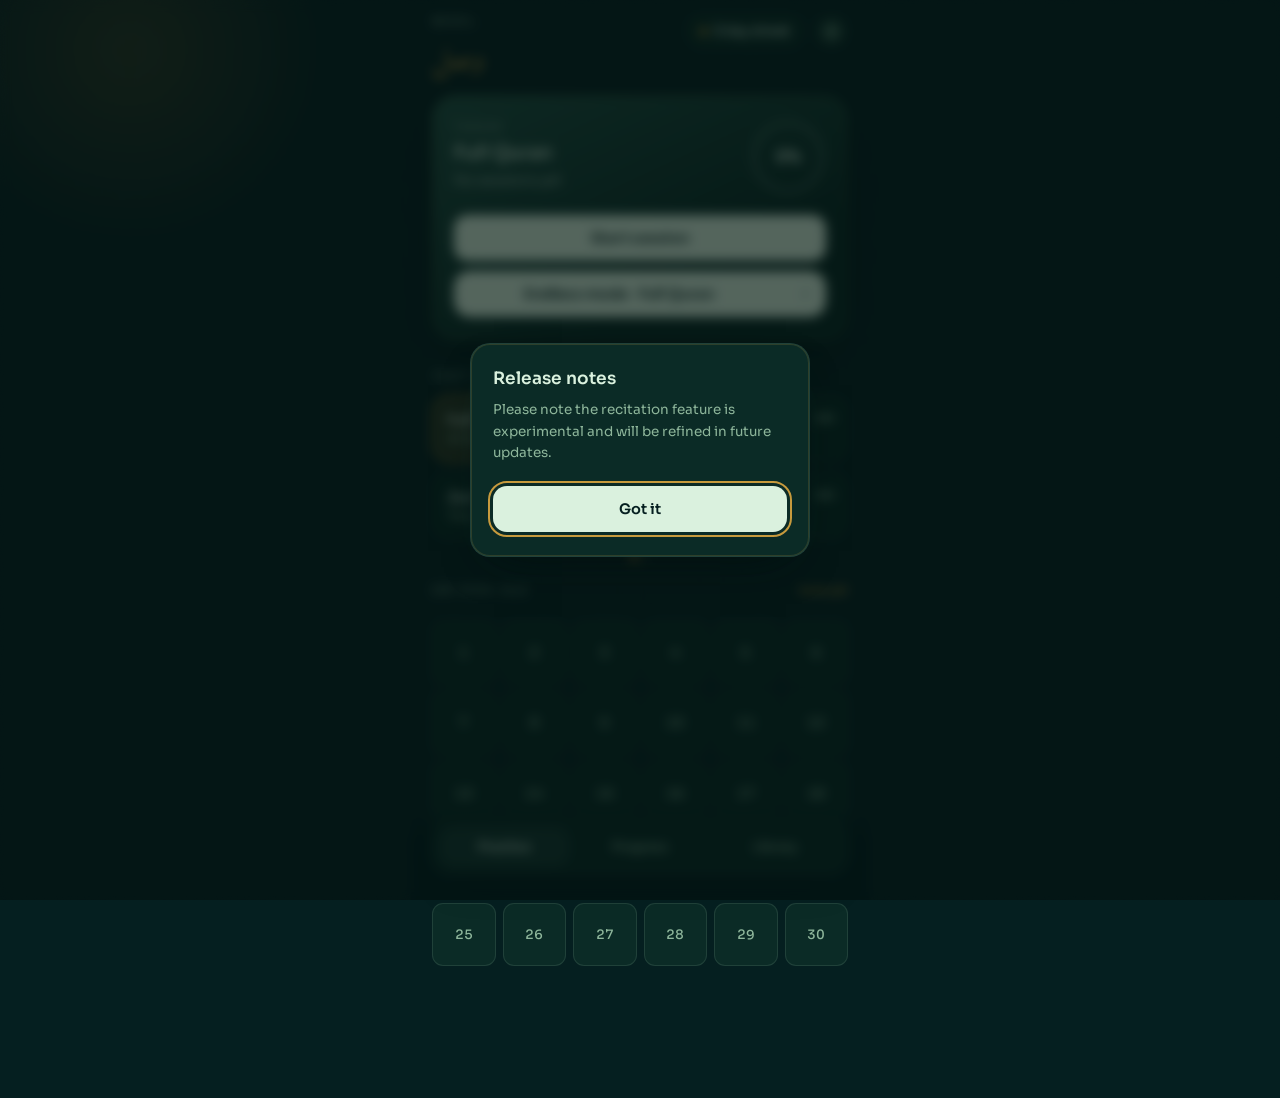
==== commit 7216e97d: "Endless mode for any scope, verse transitions, dialog and state polish Endless mode - Endless follow" ====
--- a/app/index.html
+++ b/app/index.html
@@ -20,6 +20,7 @@
 <body>
 <div id="app" class="wasl theme-dark">
 
+  <main id="main">
   <!-- ===================== HOME ===================== -->
   <section id="view-home" class="view">
     <div class="home-head">
@@ -57,7 +58,7 @@
       </div>
       <button type="button" class="btn-continue" id="btn-continue">Start session</button>
       <div class="btn-endless-wrap">
-        <button type="button" class="btn-endless-main" id="btn-endless">Endless mode · Full Quran</button>
+        <button type="button" class="btn-endless-main" id="btn-endless"><span class="btn-endless-label">Endless mode · Full Quran</span></button>
         <button type="button" class="btn-endless-info" id="endless-info-btn" aria-label="About endless mode">i</button>
       </div>
     </div>
@@ -138,7 +139,7 @@
 
   <!-- ===================== PROGRESS ===================== -->
   <section id="view-progress" class="view" hidden>
-    <div class="page-title">Progress</div>
+    <h1 class="page-title">Progress</h1>
 
     <div class="progress-card">
       <div class="progress-streak-row">
@@ -156,14 +157,15 @@
 
   <!-- ===================== LIBRARY ===================== -->
   <section id="view-library" class="view" hidden>
-    <div class="page-title">Library</div>
+    <h1 class="page-title">Library</h1>
     <div class="lib-search">
-      <span class="lib-search-dot"></span>
-      <input type="text" id="lib-search-input" placeholder="Search surah or juz" autocomplete="off">
+      <svg class="lib-search-icon" width="15" height="15" viewBox="0 0 24 24" fill="none" stroke="currentColor" stroke-width="2" stroke-linecap="round" aria-hidden="true"><circle cx="11" cy="11" r="7"></circle><path d="M20 20l-3.5-3.5"></path></svg>
+      <input type="search" id="lib-search-input" placeholder="Search surah or juz" aria-label="Search surah or juz" autocomplete="off" enterkeyhint="search">
     </div>
     <div class="lib-tabs" id="lib-tabs"></div>
     <div class="lib-rows" id="lib-rows"></div>
   </section>
+  </main>
 
   <!-- ===================== BOTTOM NAV ===================== -->
   <nav class="bottom-nav" id="bottom-nav" aria-label="Main">
@@ -177,11 +179,11 @@
 
   <!-- ===================== LEAVE-SESSION MODAL ===================== -->
   <div class="modal-overlay" id="leave-modal" hidden>
-    <div class="modal-card">
-      <div class="modal-title">Leave this session?</div>
+    <div class="modal-card" role="dialog" aria-modal="true" aria-labelledby="leave-modal-title">
+      <h2 class="modal-title" id="leave-modal-title">Leave this session?</h2>
       <div class="modal-body">Progress you've already answered is saved, but the rest of this session will be lost.</div>
       <div class="modal-actions">
-        <button type="button" class="btn-continue flex1" id="modal-cancel">Keep going</button>
+        <button type="button" class="btn-continue flex1" id="modal-cancel" data-dismiss>Keep going</button>
         <button type="button" class="btn-ghost btn-ghost-danger flex1" id="modal-confirm">Leave session</button>
       </div>
     </div>
@@ -189,19 +191,19 @@
 
   <!-- ===================== ENDLESS MODE INFO MODAL ===================== -->
   <div class="modal-overlay" id="endless-info-modal" hidden>
-    <div class="modal-card">
-      <div class="modal-title">Endless mode</div>
-      <div class="modal-body">Answer as many verses in a row as you can. You start with 3 lives — each wrong answer costs one, and the run ends once they're gone. Your best score is saved, so there's always one to beat.</div>
-      <div class="modal-actions">
-        <button type="button" class="btn-continue flex1" id="endless-info-close">Got it</button>
+    <div class="modal-card" role="dialog" aria-modal="true" aria-labelledby="endless-info-modal-title">
+      <h2 class="modal-title" id="endless-info-modal-title">Endless mode</h2>
+      <div class="modal-body">Answer as many verses in a row as you can from whatever you've picked — the full Quran, a preset, or your own Juz. You start with 3 lives; each wrong answer costs one, and the run ends once they're gone. Your best is saved for each selection, so there's always one to beat. Tap <span aria-hidden="true">∞</span><span class="visually-hidden">the infinity button</span> on any preset to run it endless.</div>
+      <div class="modal-actions">
+        <button type="button" class="btn-continue flex1" id="endless-info-close" data-dismiss>Got it</button>
       </div>
     </div>
   </div>
 
   <!-- ===================== ABOUT MODAL ===================== -->
   <div class="modal-overlay" id="about-modal" hidden>
-    <div class="modal-card">
-      <div class="modal-title">About Wasl</div>
+    <div class="modal-card" role="dialog" aria-modal="true" aria-labelledby="about-modal-title">
+      <h2 class="modal-title" id="about-modal-title">About Wasl</h2>
       <div class="modal-body">
         <p>Wasl helps you test your Quran memorization — see a verse, and recall what comes next, or before.</p>
         <p id="about-credit">Made by [Your name here]</p>
@@ -210,15 +212,15 @@
         <p class="about-attribution">Recitations by Mishary Rashid Alafasy and Mahmoud Khalil Al-Husary, served via cdn.islamic.network.</p>
       </div>
       <div class="modal-actions">
-        <button type="button" class="btn-continue flex1" id="about-close">Close</button>
+        <button type="button" class="btn-continue flex1" id="about-close" data-dismiss>Close</button>
       </div>
     </div>
   </div>
 
   <!-- ===================== SETTINGS MODAL ===================== -->
   <div class="modal-overlay" id="settings-modal" hidden>
-    <div class="modal-card">
-      <div class="modal-title">Settings</div>
+    <div class="modal-card" role="dialog" aria-modal="true" aria-labelledby="settings-modal-title">
+      <h2 class="modal-title" id="settings-modal-title">Settings</h2>
 
       <div class="settings-list">
         <div class="section-head section-head--control">
@@ -256,18 +258,18 @@
       </div>
 
       <div class="modal-actions">
-        <button type="button" class="btn-continue flex1" id="settings-close">Done</button>
+        <button type="button" class="btn-continue flex1" id="settings-close" data-dismiss>Done</button>
       </div>
     </div>
   </div>
 
   <!-- ===================== RELEASE NOTICE MODAL ===================== -->
   <div class="modal-overlay" id="notice-modal" hidden>
-    <div class="modal-card">
-      <div class="modal-title" id="notice-title">Release notes</div>
+    <div class="modal-card" role="dialog" aria-modal="true" aria-labelledby="notice-modal-title">
+      <h2 class="modal-title" id="notice-modal-title">Release notes</h2>
       <div class="modal-body" id="notice-body"></div>
       <div class="modal-actions">
-        <button type="button" class="btn-continue flex1" id="notice-close">Got it</button>
+        <button type="button" class="btn-continue flex1" id="notice-close" data-dismiss>Got it</button>
       </div>
     </div>
   </div>
--- a/app/style.css
+++ b/app/style.css
@@ -68,8 +68,8 @@
 /* Keyboard focus — every interactive element gets the same visible ring */
 .wasl :focus-visible{ outline: 2px solid var(--accent); outline-offset: 3px; }
 .wasl .switch input:focus-visible{ outline: none; }
-.wasl input[type="text"]:focus-visible{ outline: none; }
-.wasl .juz-chip.selected:focus-visible, .wasl .lib-tab.active:focus-visible, .wasl .preset-card.featured:focus-visible{ outline-color: var(--ink); }
+.wasl input[type="text"]:focus-visible, .wasl input[type="search"]:focus-visible{ outline: none; }
+.wasl .juz-chip.selected:focus-visible, .wasl .lib-tab.active:focus-visible, .wasl .preset-card.featured button:focus-visible{ outline-color: var(--ink); }
 
 @keyframes waslUp{ from{ opacity:0; transform:translateY(14px);} to{ opacity:1; transform:none; } }
 @keyframes waslIn{ from{ opacity:0; transform:translateY(20px) scale(.985);} to{ opacity:1; transform:none; } }
@@ -107,12 +107,15 @@
 
 .head-right{ display: flex; flex-direction: row; align-items: center; gap: 10px; }
 .settings-btn{
+  position: relative;
   width: 34px; height: 34px; border-radius: 50%; border: 1px solid var(--line); background: var(--surface);
   display: flex; align-items: center; justify-content: center; color: var(--ink-soft); cursor: pointer;
   transition: color .15s ease, border-color .15s ease;
 }
 .settings-btn:hover{ color: var(--accent); border-color: var(--accent); }
 .settings-btn:active, .close-btn:active{ transform: scale(.94); }
+/* 34px visual, 44px hit area */
+.settings-btn::after, .close-btn::after, .recite-btn::after{ content: ""; position: absolute; inset: -5px; border-radius: 50%; }
 
 .settings-list{ display: flex; flex-direction: column; gap: 16px; margin-bottom: 22px; }
 .settings-list .section-head--control{ margin-bottom: 0; }
@@ -126,7 +129,7 @@
 .theme-switch{ display: flex; gap: 3px; padding: 3px; border-radius: 100px; background: var(--surface); border: 1px solid var(--line); }
 .theme-opt{
   padding: 6px 15px; border-radius: 100px; font-size: 11px; font-weight: 500; letter-spacing: .04em;
-  cursor: pointer; transition: all .22s ease; background: transparent; color: var(--ink-soft);
+  cursor: pointer; transition: background .22s ease, color .22s ease; background: transparent; color: var(--ink-soft);
   border: none; font-family: inherit;
 }
 .theme-opt:not(.active):hover{ color: var(--ink); }
@@ -189,18 +192,32 @@
 .presets-dot.active{ background: var(--accent); transform: scale(1.3); }
 
 .preset-card{
-  border-radius: 16px; padding: 15px 14px; cursor: pointer; transition: transform .12s ease, border-color .2s ease;
-  background: var(--surface); border: 1px solid var(--line); text-align: left; font-family: inherit; color: var(--ink);
-}
-.preset-card:active{ transform: scale(.98); }
+  position: relative; display: flex; border-radius: 16px;
+  background: var(--surface); border: 1px solid var(--line); transition: transform .12s ease, border-color .2s ease;
+}
+.preset-card:has(.preset-main:active){ transform: scale(.98); }
 .preset-card.featured{ background: var(--accent-dim); border-color: var(--accent); }
+.preset-main{
+  flex: 1; min-width: 0; padding: 15px 40px 15px 14px; border: none; border-radius: 15px; background: transparent;
+  text-align: left; font-family: inherit; color: var(--ink); cursor: pointer;
+}
+/* Endless shortcut: 30px visual in the corner, 44px hit area */
+.preset-endless{
+  position: absolute; top: 7px; right: 7px; width: 30px; height: 30px; border-radius: 9px;
+  display: grid; place-items: center; padding: 0; border: none; cursor: pointer;
+  background: transparent; color: var(--ink-soft);
+  transition: color .15s ease, background .15s ease, transform .15s var(--ease);
+}
+.preset-endless::after{ content: ""; position: absolute; inset: -7px; }
+.preset-endless:active{ transform: scale(.9); }
+.preset-card.featured .preset-endless{ color: var(--accent); }
 .preset-title{ font-size: 14.5px; font-weight: 500; margin-bottom: 3px; }
 .preset-sub{ font-size: 11.5px; color: var(--ink-soft); }
 
 .juz-grid{ display: grid; grid-template-columns: repeat(6,1fr); gap: 7px; }
 .juz-chip{
   aspect-ratio: 1; display: flex; align-items: center; justify-content: center; border-radius: 11px;
-  font-size: 13px; font-weight: 500; cursor: pointer; transition: all .16s ease;
+  font-size: 13px; font-weight: 500; cursor: pointer; transition: background .16s ease, color .16s ease, border-color .16s ease, transform .16s ease;
   background: var(--surface); color: var(--ink-soft); border: 1px solid var(--line); font-family: inherit;
   user-select: none;
 }
@@ -212,6 +229,7 @@
 
 .quiz-top{ display: flex; align-items: center; justify-content: space-between; margin-bottom: 20px; }
 .close-btn{
+  position: relative;
   width: 34px; height: 34px; border-radius: 50%; border: 1px solid var(--line); background: transparent;
   display: flex; align-items: center; justify-content: center; font-size: 16px; color: var(--ink-soft); cursor: pointer;
   font-family: inherit; transition: color .15s ease, border-color .15s ease, transform .15s var(--ease);
@@ -273,10 +291,11 @@
   background: var(--btn-bg);
 }
 .btn-endless-main{
-  flex: 1; display: flex; align-items: center; justify-content: center;
+  flex: 1; min-width: 0; display: flex; align-items: center; justify-content: center;
   padding: 14px; border: none; background: transparent; color: var(--btn-fg);
   font-size: 14.5px; font-weight: 600; letter-spacing: .01em; font-family: inherit; cursor: pointer;
 }
+.btn-endless-label{ min-width: 0; overflow: hidden; text-overflow: ellipsis; white-space: nowrap; }
 .btn-endless-info{
   width: 42px; flex-shrink: 0; border: none;
   background: transparent; color: var(--btn-fg); font-size: 13px; font-weight: 700;
@@ -290,6 +309,18 @@
   border-radius: 22px; background: var(--surface); border: 1px solid var(--line);
   padding: 26px 20px 22px; box-shadow: var(--shadow); position: relative;
 }
+/* Skeleton — same footprint as a loaded verse card */
+.skeleton{ display: flex; flex-direction: column; align-items: center; gap: 12px; padding: 2px 0 4px; }
+.sk{ border-radius: 8px; background: var(--surface2); animation: waslShimmer 1.4s ease-in-out infinite; }
+.sk-ref{ width: 92px; height: 10px; margin-bottom: 10px; }
+.sk-line{ width: 88%; height: 22px; }
+.sk-line--short{ width: 58%; }
+.sk-divider{ width: 70px; height: 1px; margin: 10px 0; }
+.sk-en{ width: 80%; height: 10px; }
+.sk-en--short{ width: 46%; }
+@keyframes waslShimmer{ 0%,100%{ opacity: 1; } 50%{ opacity: .45; } }
+.visually-hidden{ position: absolute; width: 1px; height: 1px; padding: 0; margin: -1px; overflow: hidden; clip: rect(0 0 0 0); white-space: nowrap; border: 0; }
+
 .loading, .error-msg{ text-align: center; color: var(--ink-soft); padding: 30px 10px; font-size: 13.5px; }
 .error-msg{ color: var(--neg); }
 .retry-btn{
@@ -312,7 +343,7 @@
 .options{ display: flex; flex-direction: column; gap: 10px; }
 .option{
   display: block; width: 100%; margin: 0; text-align: left; font: inherit; color: var(--ink);
-  border-radius: 16px; padding: 15px 17px; cursor: pointer; transition: all .22s var(--ease);
+  border-radius: 16px; padding: 15px 17px; cursor: pointer; transition: background .22s var(--ease), border-color .22s var(--ease), opacity .22s var(--ease), transform .22s var(--ease);
   background: var(--surface); border: 1px solid var(--line);
 }
 .option:not(.locked):active{ transform: scale(.99); }
@@ -330,9 +361,46 @@
 .verdict-text.pos{ color: var(--pos); }
 .verdict-text.neg{ color: var(--neg); }
 .btn-next{
-  display: flex; align-items: center; justify-content: center; width: 100%; padding: 16px; border-radius: 16px;
+  display: flex; align-items: center; justify-content: center; gap: 10px; width: 100%; padding: 16px; border-radius: 16px;
   background: var(--btn-bg); color: var(--btn-fg); font-size: 14.5px; font-weight: 600; cursor: pointer; border: none; font-family: inherit;
 }
+
+.btn-next-arrow{ flex: none; transition: transform .25s var(--ease); }
+@media (hover: hover){ .btn-next:hover .btn-next-arrow{ transform: translateX(3px); } }
+
+/* ---------- Verse-to-verse transition ---------- */
+
+@keyframes quizOut{ to{ opacity: 0; transform: translateX(-28px); } }
+@keyframes quizOptOut{ to{ opacity: 0; transform: translateX(-18px); } }
+@keyframes quizFadeOut{ to{ opacity: 0; transform: translateY(6px); } }
+@keyframes quizIn{ from{ opacity: 0; transform: translateX(32px); } }
+@keyframes quizOptIn{ from{ opacity: 0; transform: translateY(12px); } }
+@keyframes quizVerseIn{ from{ opacity: 0; filter: blur(6px); } }
+@keyframes quizArrowGo{ 40%{ transform: translateX(8px); opacity: 0; } 41%{ transform: translateX(-8px); } }
+@keyframes quizDotFill{ from{ transform: scaleX(0); } }
+@keyframes quizSkeletonIn{ from{ opacity: 0; } }
+
+/* Out: card and options slide left in a quick stagger, verdict sinks away */
+#view-quiz.is-leaving .quiz-card{ animation: quizOut .24s cubic-bezier(.5,0,.75,0) forwards; }
+#view-quiz.is-leaving .option{ animation: quizOptOut .2s cubic-bezier(.5,0,.75,0) forwards; }
+#view-quiz.is-leaving .option:nth-child(2){ animation-delay: .02s; }
+#view-quiz.is-leaving .option:nth-child(3){ animation-delay: .04s; }
+#view-quiz.is-leaving .option:nth-child(4){ animation-delay: .06s; }
+#view-quiz.is-leaving .which-next,
+#view-quiz.is-leaving .verdict-text{ animation: quizFadeOut .18s ease-in forwards; }
+#view-quiz.is-leaving .btn-next{ transform: scale(.985); pointer-events: none; }
+#view-quiz.is-leaving .btn-next-arrow{ animation: quizArrowGo .26s var(--ease) forwards; }
+
+/* In: card arrives from the right, the verse sharpens into focus, options rise one after another */
+.quiz-card.is-entering{ animation: quizIn .46s var(--ease) both; }
+.quiz-card.is-revealing > *{ animation: waslUp .4s var(--ease) both; }
+.quiz-card.is-revealing > .prompt-ar{ animation: quizVerseIn .6s ease-out .06s both; }
+.quiz-card.is-revealing > .prompt-en{ animation-delay: .1s; }
+.which-next.is-entering{ animation: waslUp .4s var(--ease) .12s both; }
+.option.is-entering{ animation: quizOptIn .42s var(--ease) both; animation-delay: calc(.16s + var(--i, 0) * .06s); }
+.dot-enter{ transform-origin: left; animation: quizDotFill .5s var(--ease) both; }
+/* Held back a beat so fast loads go straight to the verse without a skeleton flash */
+.quiz-card .skeleton{ animation: quizSkeletonIn .2s ease .18s both; }
 
 /* ---------- Summary ---------- */
 
@@ -372,7 +440,7 @@
 
 /* ---------- Progress ---------- */
 
-.page-title{ font-size: 24px; font-weight: 500; margin-bottom: 24px; }
+.page-title{ font-size: 24px; font-weight: 500; letter-spacing: -.015em; margin: 0 0 24px; }
 
 .progress-card{
   border-radius: 22px; background: var(--grad); padding: 22px; margin-bottom: 24px; box-shadow: var(--shadow);
@@ -410,16 +478,22 @@
   border: 1px solid var(--line); margin-bottom: 22px; transition: border-color .2s ease, box-shadow .2s ease;
 }
 .lib-search:focus-within{ border-color: var(--accent); box-shadow: 0 0 0 3px var(--accent-dim); }
-.lib-search-dot{ width: 13px; height: 13px; border-radius: 50%; border: 1.5px solid var(--ink-soft); flex: none; }
+.lib-search-icon{ flex: none; color: var(--ink-soft); transition: color .2s ease; }
+.lib-search:focus-within .lib-search-icon{ color: var(--accent); }
 .lib-search input{
   border: none; background: transparent; outline: none; font-family: inherit; font-size: 13.5px; color: var(--ink);
   width: 100%; font-weight: 300;
 }
 .lib-search input::placeholder{ color: var(--ink-soft); }
+.lib-search input::-webkit-search-cancel-button{ -webkit-appearance: none; }
+
+.lib-empty{ padding: 28px 4px; }
+.lib-empty-title{ font-size: 14.5px; font-weight: 500; margin-bottom: 4px; overflow-wrap: anywhere; }
+.lib-empty-sub{ font-size: 13px; color: var(--ink-soft); font-weight: 300; }
 
 .lib-tabs{ display: flex; gap: 8px; margin-bottom: 22px; }
 .lib-tab{
-  padding: 9px 18px; border-radius: 100px; font-size: 12.5px; font-weight: 500; cursor: pointer; transition: all .18s ease;
+  padding: 9px 18px; border-radius: 100px; font-size: 12.5px; font-weight: 500; cursor: pointer; transition: background .18s ease, color .18s ease, border-color .18s ease;
   background: transparent; color: var(--ink-soft); border: 1px solid var(--line); font-family: inherit;
 }
 .lib-tab.active{ background: var(--accent); color: #051F20; border-color: var(--accent); }
@@ -457,7 +531,7 @@
 }
 .nav-tab{
   flex: 1; text-align: center; padding: 12px 4px; border-radius: 15px; font-size: 12.5px; font-weight: 500;
-  cursor: pointer; transition: all .2s ease; background: transparent; color: var(--ink-soft); border: none; font-family: inherit;
+  cursor: pointer; transition: background .2s ease, color .2s ease, transform .15s var(--ease); background: transparent; color: var(--ink-soft); border: none; font-family: inherit;
 }
 .nav-tab.active{ background: var(--surface2); color: var(--ink); }
 .nav-tab:active{ transform: scale(.97); }
@@ -484,7 +558,7 @@
   box-shadow: var(--shadow), 0 0 0 1px rgba(199,154,61,.18) inset;
   animation: waslPop .26s cubic-bezier(.22,.9,.3,1) both;
 }
-.modal-title{ font-size: 17px; font-weight: 600; margin-bottom: 10px; color: var(--ink); }
+.modal-title{ font-size: 17px; font-weight: 600; margin: 0 0 10px; color: var(--ink); }
 .modal-body{ font-size: 13.5px; color: var(--ink-soft); line-height: 1.6; margin-bottom: 22px; }
 .modal-body p{ margin: 0 0 10px; }
 .modal-body p:last-child{ margin-bottom: 0; }
@@ -501,7 +575,8 @@
   .btn-ghost:hover{ border-color: var(--line-strong); background: var(--hover); }
   .btn-ghost-danger:hover{ border-color: var(--neg); background: var(--neg-bg); }
   .close-btn:hover{ color: var(--ink); border-color: var(--line-strong); }
-  .preset-card:not(.featured):hover{ border-color: var(--line-strong); }
+  .preset-card:not(.featured):has(.preset-main:hover){ border-color: var(--line-strong); }
+  .preset-endless:hover{ color: var(--accent); background: var(--accent-dim); }
   .juz-chip:not(.selected):hover{ color: var(--ink); border-color: var(--line-strong); }
   .option:not(.locked):hover{ border-color: var(--line-strong); background: linear-gradient(var(--hover), var(--hover)), var(--surface); }
   .nav-tab:not(.active):hover{ color: var(--ink); }
